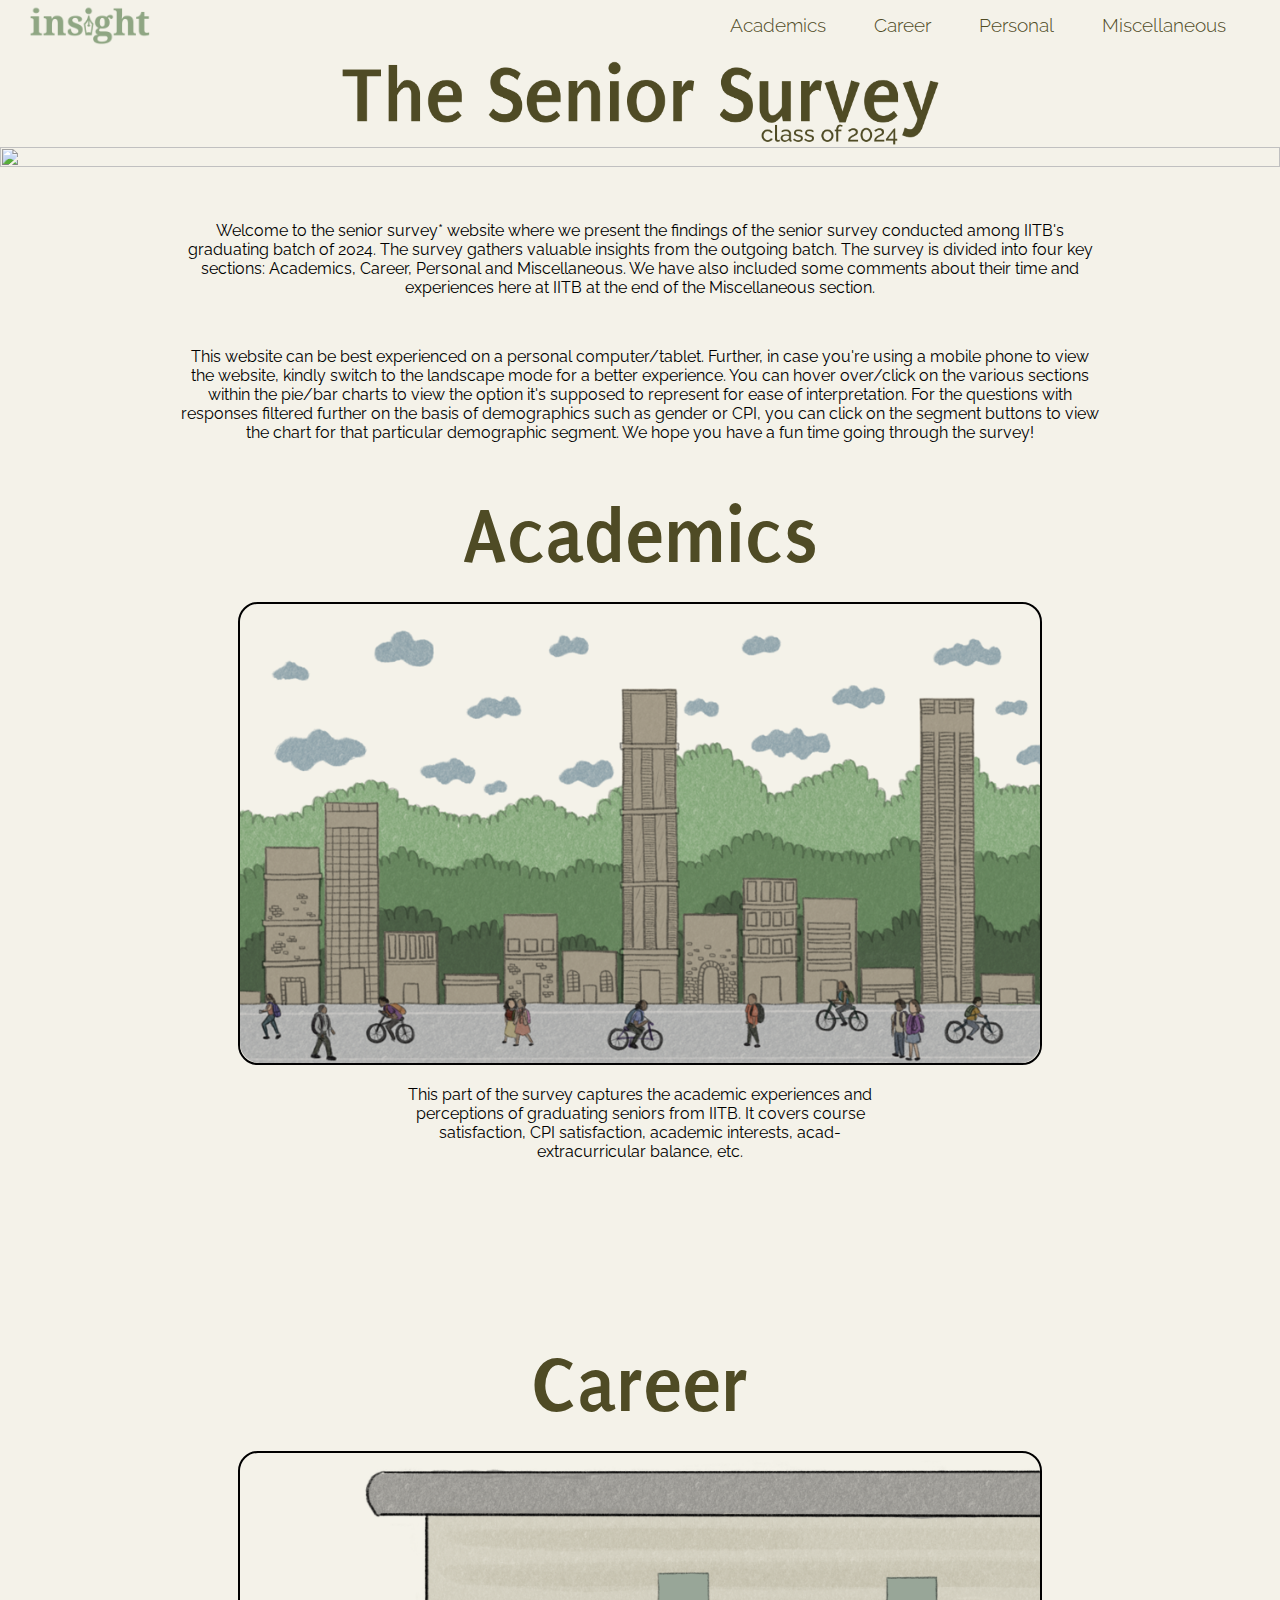
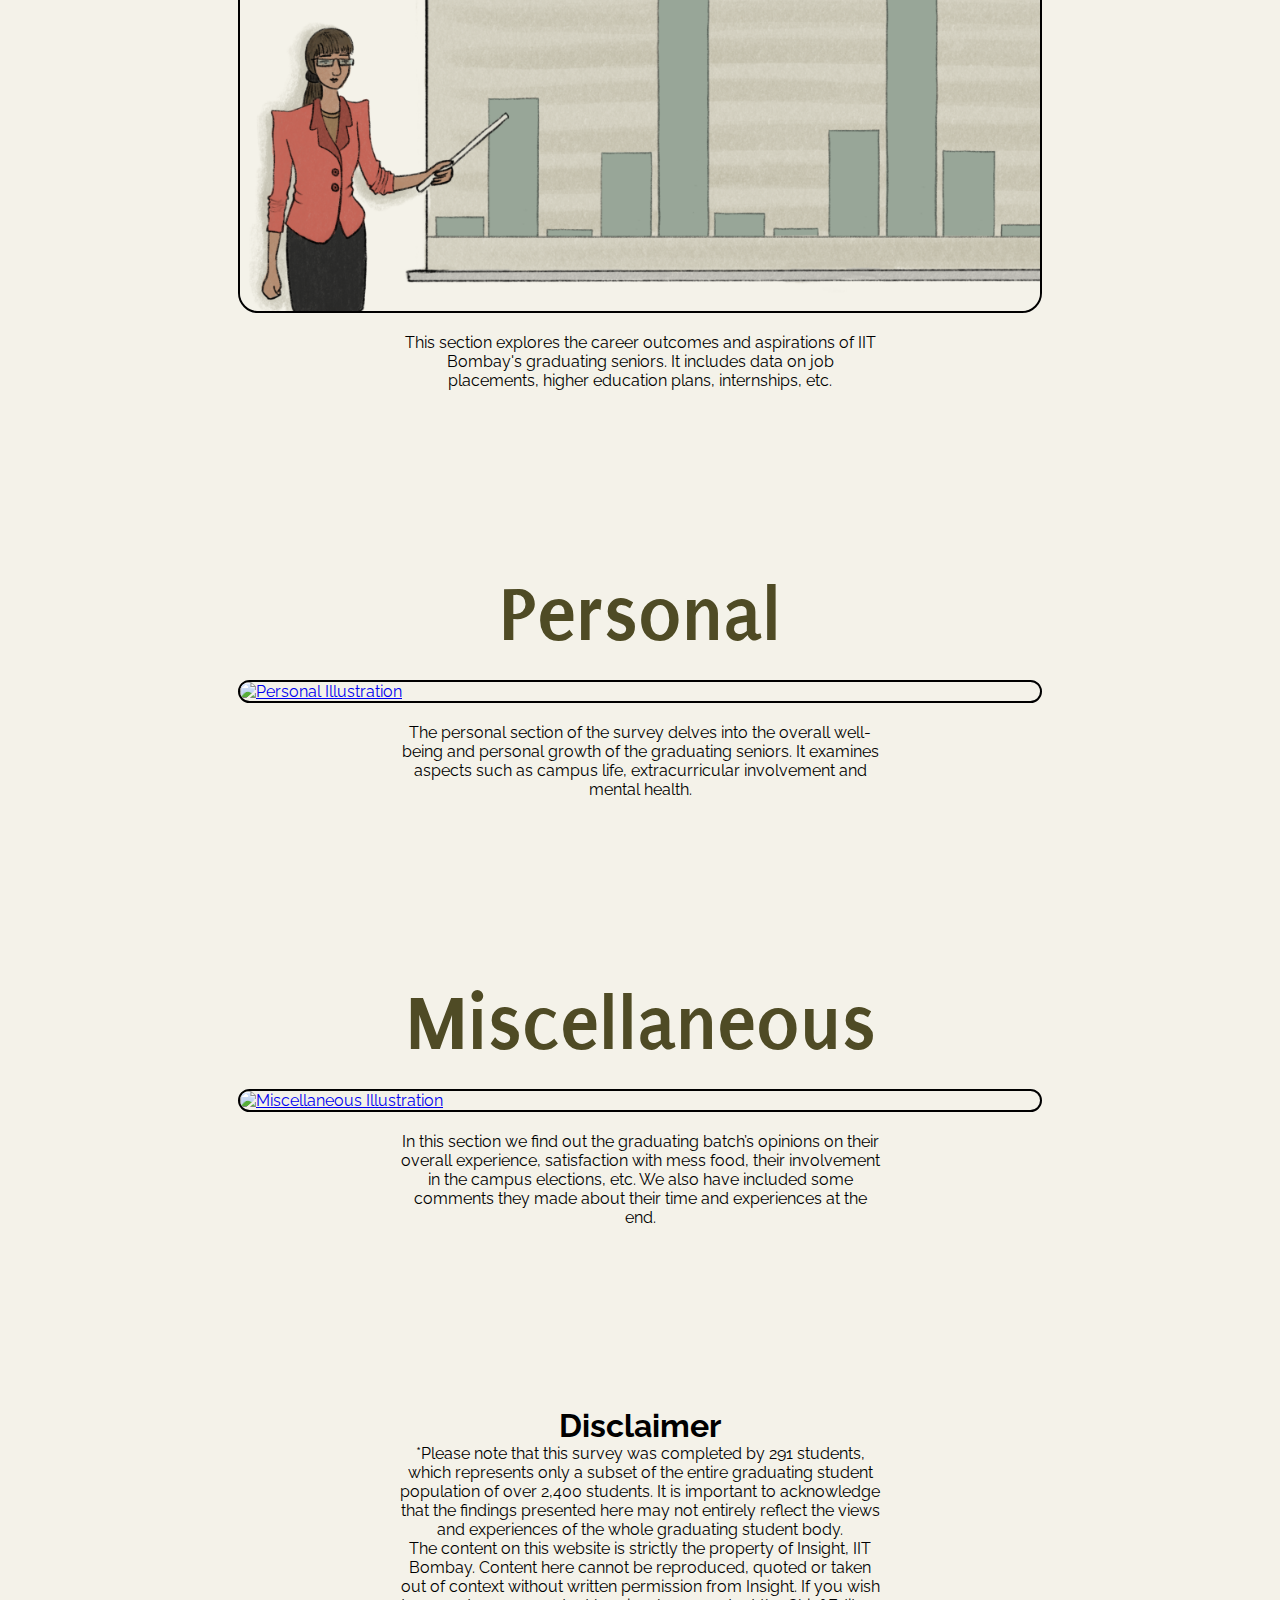
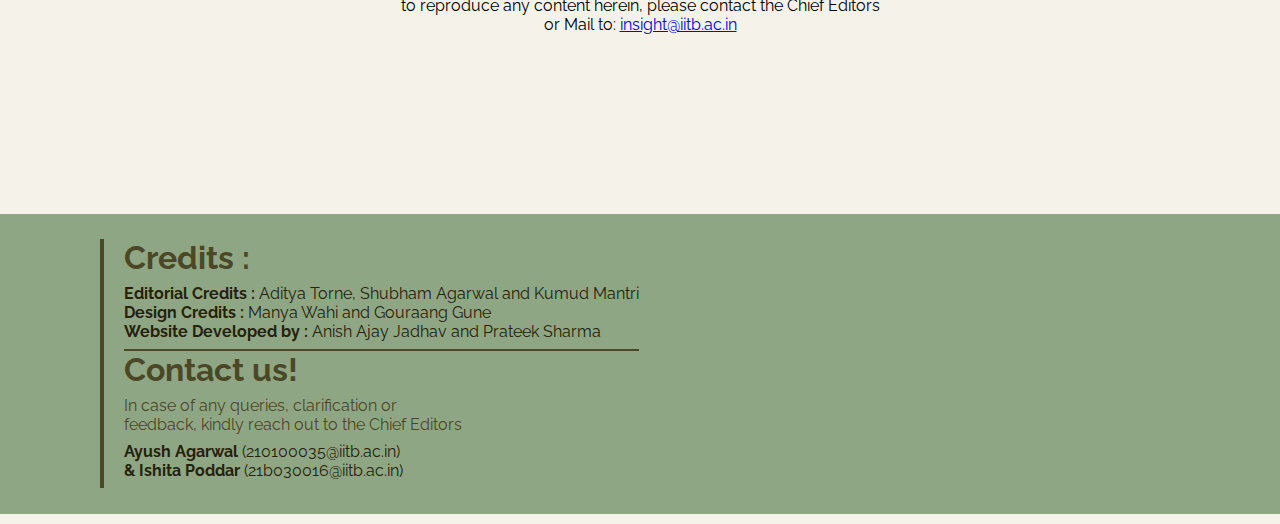
==== index.html @ 0532e394 "hello" ====
<!DOCTYPE html>
<html lang="en">
<head>
    <meta charset="UTF-8">
    <meta name="viewport" content="width=device-width, initial-scale=1.0">
    <meta name="description" content="Explore the comprehensive results of the Senior Survey 2024 conducted by the Insight Club of IIT Bombay. Gain insights into the opinions and experiences of the graduating class.">
    <meta name="keywords" content="Senior Survey 2024, IIT Bombay, Insight Club, Graduation Survey, Student Opinions, Student Experiences, IITB">
    <link rel="stylesheet" href="index.css">
    <title>Senior Survey 2024</title>
    <link rel="preconnect" href="https://fonts.googleapis.com">
    <link rel="preconnect" href="https://fonts.gstatic.com" crossorigin>
    <link href="https://fonts.googleapis.com/css2?family=Raleway:ital,wght@0,100..900;1,100..900&display=swap" rel="stylesheet">

    <link rel="preconnect" href="https://fonts.googleapis.com">
    <link rel="preconnect" href="https://fonts.gstatic.com" crossorigin>
    <link href="https://fonts.googleapis.com/css2?family=Puritan:ital,wght@0,400;0,700;1,400;1,700&display=swap" rel="stylesheet">

    <link rel="shortcut icon" href="images/favicon.png" type="image/x-icon">
</head>
<body>
    <nav class="navbar">
        <div class="navbar__container">
            <a href="https://insightiitb.org/" class="logo"><img src="images/logo.png" alt="" height="40px" width="120px"></a>
            <div class="navbar__toggle" id="mobile-menu">
                <span class="bar"></span>
                <span class="bar"></span>
                <span class="bar"></span>
            </div>
            <ul class="navbar__menu">
                <li class="navbar__items">
                    <a href="Academics.html" class="navbar__links">Academics</a>
                </li>
                <li class="navbar__items">
                    <a href="Career.html" class="navbar__links">Career</a>
                </li>
                <li class="navbar__items">
                    <a href="Personal.html" class="navbar__links">Personal</a>
                </li>
                <li class="navbar__items">
                    <a href="Miscellaneous.html" class="navbar__links">Miscellaneous</a>
                </li>
            </ul>
        </div>
    </nav>

    <!--Main section-->

    <div class="main">
        <div class="main__content">
            <img src="images/ss.png" alt="" id="SeniorSurveyImage">
        </div>
        <img src="images/home.png" alt="" width="100%" height="100%">
    </div>

    <div class="para">
        <p>Welcome to the senior survey* website where we present the findings of the senior survey conducted among IITB's graduating batch of 2024. The survey gathers valuable insights from the outgoing batch. The survey is divided into four key sections: Academics, Career, Personal and Miscellaneous. We have also included some comments about their time and experiences here at IITB at the end of the Miscellaneous section.</p>    
    </div>

    <div class="para">
        <p>This website can be best experienced on a personal computer/tablet. 
            Further, in case you're using a mobile phone to view the website, kindly switch to the landscape mode for a better experience. 
            You can hover over/click on the various sections within the pie/bar charts to view the option it's supposed to represent for ease of interpretation. 
            For the questions with responses filtered further on the basis of demographics such as gender or CPI, 
            you can click on the segment buttons to view the chart for that particular demographic segment.
            We hope you have a fun time going through the survey!</p>    
    </div>

    <div class="sections">
        <h1>Academics</h1>
        <div class="wrapper">
            <a href="Academics.html">
                <div class="image">
                    <img src="images/acads.png" id="A" alt="Academics" width="800px">
                    <div class="content">
                        <p>Tap to know more!</p>
                    </div>
                </div>
            </a>
        </div>
        <p class="para1">This part of the survey captures the academic experiences and perceptions of graduating seniors from IITB. It covers course satisfaction, CPI satisfaction, academic interests, acad-extracurricular balance, etc.</p>
        <h1>Career</h1>
        <div class="wrapper">
            <a href="Career.html">
                <div class="image">
                    <img src="images/careerIllustration.png" alt="Career Illustration" width="800px">
                    <div class="content">
                        <p>Tap to know more!</p>
                    </div>
                </div>
            </a>
        </div>
        <p class="para1">This section explores the career outcomes and aspirations of IIT Bombay's graduating seniors. It includes data on job placements, higher education plans, internships, etc.
        </p>
        <h1>Personal</h1>
        <div class="wrapper">
            <a href="Personal.html">
                <div class="image">
                    <img src="images/perosnalIllustration.png" alt="Personal Illustration" width="800px">
                    <div class="content">
                        <p>Tap to know more!</p>
                    </div>
                </div>
            </a>
        </div>
        <p class="para1"> The personal section of the survey delves into the overall well-being and personal growth of the graduating seniors. It examines aspects such as campus life, extracurricular involvement and mental health.</p>
        <h1>Miscellaneous</h1>
        <div class="wrapper">
            <a href="Miscellaneous.html">
                <div class="image">
                    <img src="images/MiscellaneousIllustration.png" alt="Miscellaneous Illustration" width="800px">
                    <div class="content">
                        <p>Tap to know more!</p>
                    </div>
                </div>
            </a>
        </div>
        
        <p class="para1">In this section we find out the graduating batch’s opinions on their overall experience, satisfaction with mess food, their involvement in the campus elections, etc. We also have included some comments they made about their time and experiences at the end. 
            </p>
    </div>


<div class="para1 disclaimer">
    <h1>Disclaimer</h1>
    <p>*Please note that this survey was completed by 291 students, which represents only a subset of the entire graduating student population of over 2,400 students. It is important to acknowledge that the findings presented here may not entirely reflect the views and experiences of the whole graduating student body.
    <br>
        <em>The content on this website is strictly the property of Insight, IIT Bombay. Content here cannot be reproduced, quoted or taken out of context without written permission from Insight. If you wish to reproduce any content herein, please contact the Chief Editors or</em>
         <em> Mail to: <a href="mailto:insight@iitb.ac.in">insight@iitb.ac.in</a></em>
    </p>
</div>

    <!--Contact Us-->
    <div class="footer">
        <div class="footer-content">
            <h1 style="color: #4B4827;">Credits :</h1>
            <p style="color: #25220A;">
                <strong>Editorial Credits : </strong> Aditya Torne, Shubham Agarwal and Kumud Mantri<br>
                <strong>Design Credits :</strong> Manya Wahi and Gouraang Gune<br>
                <strong>Website Developed by :</strong> Anish Ajay Jadhav and Prateek Sharma<br>
            </p>


            <hr color="#4B4827">
            <h1 style="color: #4B4827;">Contact us!</h1>
            <p style="color: #4B4827;">In case of any queries, clarification or <br>feedback, kindly reach out to the Chief Editors</p>
            <p style="color: #25220A;">
                <strong>Ayush Agarwal</strong> (210100035@iitb.ac.in)<br>
                <strong>& Ishita Poddar</strong> (21b030016@iitb.ac.in)
            </p>
        </div>
    </div>
    

    <script src="index.js"></script>
</body>
</html>
---- index.css ----
*{
    box-sizing: border-box;
    margin: 0;
    padding: 0;
    font-family:Raleway, sans-serif; 
    font-optical-sizing: auto;
    font-style: normal;
}

@keyframes transitionIn{
    from{
        opacity: 0;
        transform: rotateX('-10deg');
    }
    to{
        opacity: 1;
        transform: rotateX('0');
    }
}
body{
    animation: transitionIn 0.75s;
    background-color:#F4F2E9;
}
.navbar{
    background: #F4F2E9;
    /* border-bottom: 2px solid #000000; */
    height: 50px;
    display: flex;
    justify-content: center;
    align-items: center;
    font-size: 1.2rem;
    position: sticky;
    top: 0;
    z-index: 999;
}

.navbar__container{
    
    display: flex;
    height: 80px;
    justify-content: space-between;
    z-index: 1;
    width: 100%;
    /* max-width: 1300px; */
    margin: 0 auto;
    padding: 10px 30px;
}
.logo{
    display: flex;
    align-items: center;
}
.navbar__menu{
    display: flex;
    align-items: center;
    text-align: center;
    list-style: none;
}
.navbar__items{
    
    height: 30px;
}
.navbar__links{
    font-family:Raleway, sans-serif; 
    font-optical-sizing: auto;
    font-weight:300;
    font-style: normal;
    display: flex;
    justify-content: center;
    align-items: center;
    text-decoration: none;
    color: #4F4B25;
    padding: 0 1.5rem;
    height: 100%;
    font-size: 1.2rem;
}
.navbar__menu li::after{
    content: '';
    width: 0%;
    height: 5px;
    background: #4F4B25;
    display: block;
    margin: auto;
    transition: 0.5s;
}
.navbar__menu li:hover::after{
    width: 80%;
}
.logo{
    transition: transform .2s;
}
.logo:hover{
    transform:scale(1.2);
}

.horizontal-line {
    height: 1px;
    background-color: #333;
    width: 100%;
    margin: 0 auto;
}

.main__content{
    display: flex;    
    align-items: center;
    justify-content: center;
    font-size: 1.1rem;
    color: #648558;
}

.para{
    margin: 50px 180px;
    /* padding: 100px; */
    text-align: center;
}

.wrapper{
    margin: 20px 0px;
    display: flex;
    box-sizing: border-box;
    justify-content: center;
    align-items: center;
}

.image{
    border-radius: 20px;
    border: black solid 2px;
    /* width: 500px; */
    position: relative;
    img{
        border-radius: 20px;
        width: 800px;
        display: block;
        margin: auto;
    }
}

.content{
    border-radius: 16px;
    p{
        font-size: 50px;
    }
    color: #D0CBA1 ;
    width: 100%;
    height: 100%;
    top: 0;
    right: 0;
    position: absolute;
    background: rgba(0,0,0,0.6);
    display: flex;
    flex-direction: column;
    align-items: center;
    justify-content: center;
    opacity: 0;
    transition: 0.5s;
}
.image:hover{
    .content{
        opacity: 1;
    }
}

.content > *{
    transform: translateY(25px);
    transition: transform 0.6s;
}

.content:hover > *{
    transform: translateY(0px);
}

.para1{
    margin: 0px 400px 180px;
    /* padding: 0px 150px; */
    text-align: center;
}
.disclaimer{
    margin-top: 50px;
}
#SeniorSurveyImage{
    width: 600px;
}
.sections{
    h1{
        text-align: center;
        color: #4F4B25;
        font-size: 80px;
        font-family: "Puritan", sans-serif;
        font-weight: 700;
        font-style: normal;
    }
    align-items: center;
}

/* .Disclaimer{
    width: 40%;
    border: 2px black solid;
    padding: 30px 15px;
    margin: 0 auto;
    margin-bottom: 50px;
} */


.footer{
    display: flex;
    align-items: center;
    padding: 0 100px;
    margin-bottom: 10px;
    font-size: 1rem;
    /* padding: 60px 80px; */
    width: 100%;
    height: 300px;
    background-color: #8FA684;
}

.footer-content{
    padding: 0 20px;
    border-left: 4px solid #4B4827;
}
.footer-content p {
    margin: 8px 0;
}


@media screen and (max-width: 960px){
    .navbar__container{
        display: flex;
        justify-content: space-between;
        height: 80px;
        z-index: 1;
        width: 100%;
        max-width: 1300px;
        padding: 0;
    }
    .navbar__menu{
        display: grid;
        grid-template-columns: auto;
        margin: 0;
        width: 100%;
        position: absolute;
        top: -1000px;
        opacity: 0;
        background: #F4F2E9;
        transition: all 0.5s ease;
        height: 50vh;
        z-index: -1;
    }
    .navbar__menu.active{
        background: #F4F2E9;
        top: 100%;
        opacity: 1;
        transition: all 0.5s ease;
        z-index: 99;
        height: 60vh;
        font: 1.6rem;
    }
    .logo{
        padding-left: 25px;
    }
    .navbar__menu li::after{
        content: '';
        width: 0%;
        height: 5px;
        background: #4F4B25;
        display: block;
        margin: auto;
        transition: 0.5s;
    }
    .navbar__menu li:hover::after{
        width: 25%;
    }

    .navbar__toggle .bar{
        width: 25px;
        height: 3px;
        margin: 5px auto;
        transition: all 0.3s ease;
        background: #4F4B25;
    }
    .navbar__items{
        width: 100%;
    }
    .navbar__links{
        text-align: center;
        padding: 2px;
        width: 100%;
        display: table;
    }
    #mobile-menu{
        position: absolute;
        top: 20%;
        right: 5%;
        transform: translate(5%,20%);
    }
    .navbar__toggle .bar{
        display: block;
        cursor: pointer;
    }

    #mobile-menu.is-active .bar:nth-child(2){
        opacity: 0;
    }

    #mobile-menu.is-active .bar:nth-child(1){
        transform: translateY(8px) rotate(45deg);
    }

    #mobile-menu.is-active .bar:nth-child(3){
        transform: translateY(-8px) rotate(-45deg);
    }

    #SeniorSurveyImage{
        width: 200px;
    }

    .para{
        margin: 20px 50px;
        /* padding: 100px; */
        text-align: center;
    }
    
    .para1{
        margin: 0px 50px 90px;
        text-align: center;
    }
    .sections{
        h1{
            text-align: center;
            font-size: 40px;
            font-family: "Puritan", sans-serif;
            font-weight: 700;
            font-style: normal;
        }
    }

    .wrapper{
        width: 60%;
        margin: 10px auto;
        display: flex;
        box-sizing: border-box;
        justify-content: center;
        align-items: center;
    }

    .image{
        border-radius: 20px;
        border: black solid 2px;
        /* width: 500px; */
        position: relative;
        img{
            border-radius: 20px;
            width: 300px;
            display: block;
            margin: auto;
        }
    }
    
    .content{
        border-radius: 16px;
        p{
            font-size: 20px;
        }
        color: #D0CBA1 ;
        width: 100%;
        height: 100%;
        top: 0;
        right: 0;
        position: absolute;
        background: rgba(0,0,0,0.6);
        display: flex;
        flex-direction: column;
        align-items: center;
        justify-content: center;
        opacity: 0;
        transition: 0.5s;
    }
    .image:hover{
        .content{
            opacity: 1;
        }
    }
    
    .content > *{
        transform: translateY(25px);
        transition: transform 0.6s;
    }
    
    .content:hover > *{
        transform: translateY(0px);
    }

    .footer{
        display: flex;
        align-items: center;
        padding: 0 30px;
        font-size: 0.8rem;
        /* padding: 60px 80px; */
        width: 100%;
        height: 250px;
        background-color: #8FA684;
    }

    .footer-content{
        padding: 0 10px;
        border-left: 2px solid #4B4827;
    }
    .footer-content p {
        margin: 8px 0;
    }
    
}
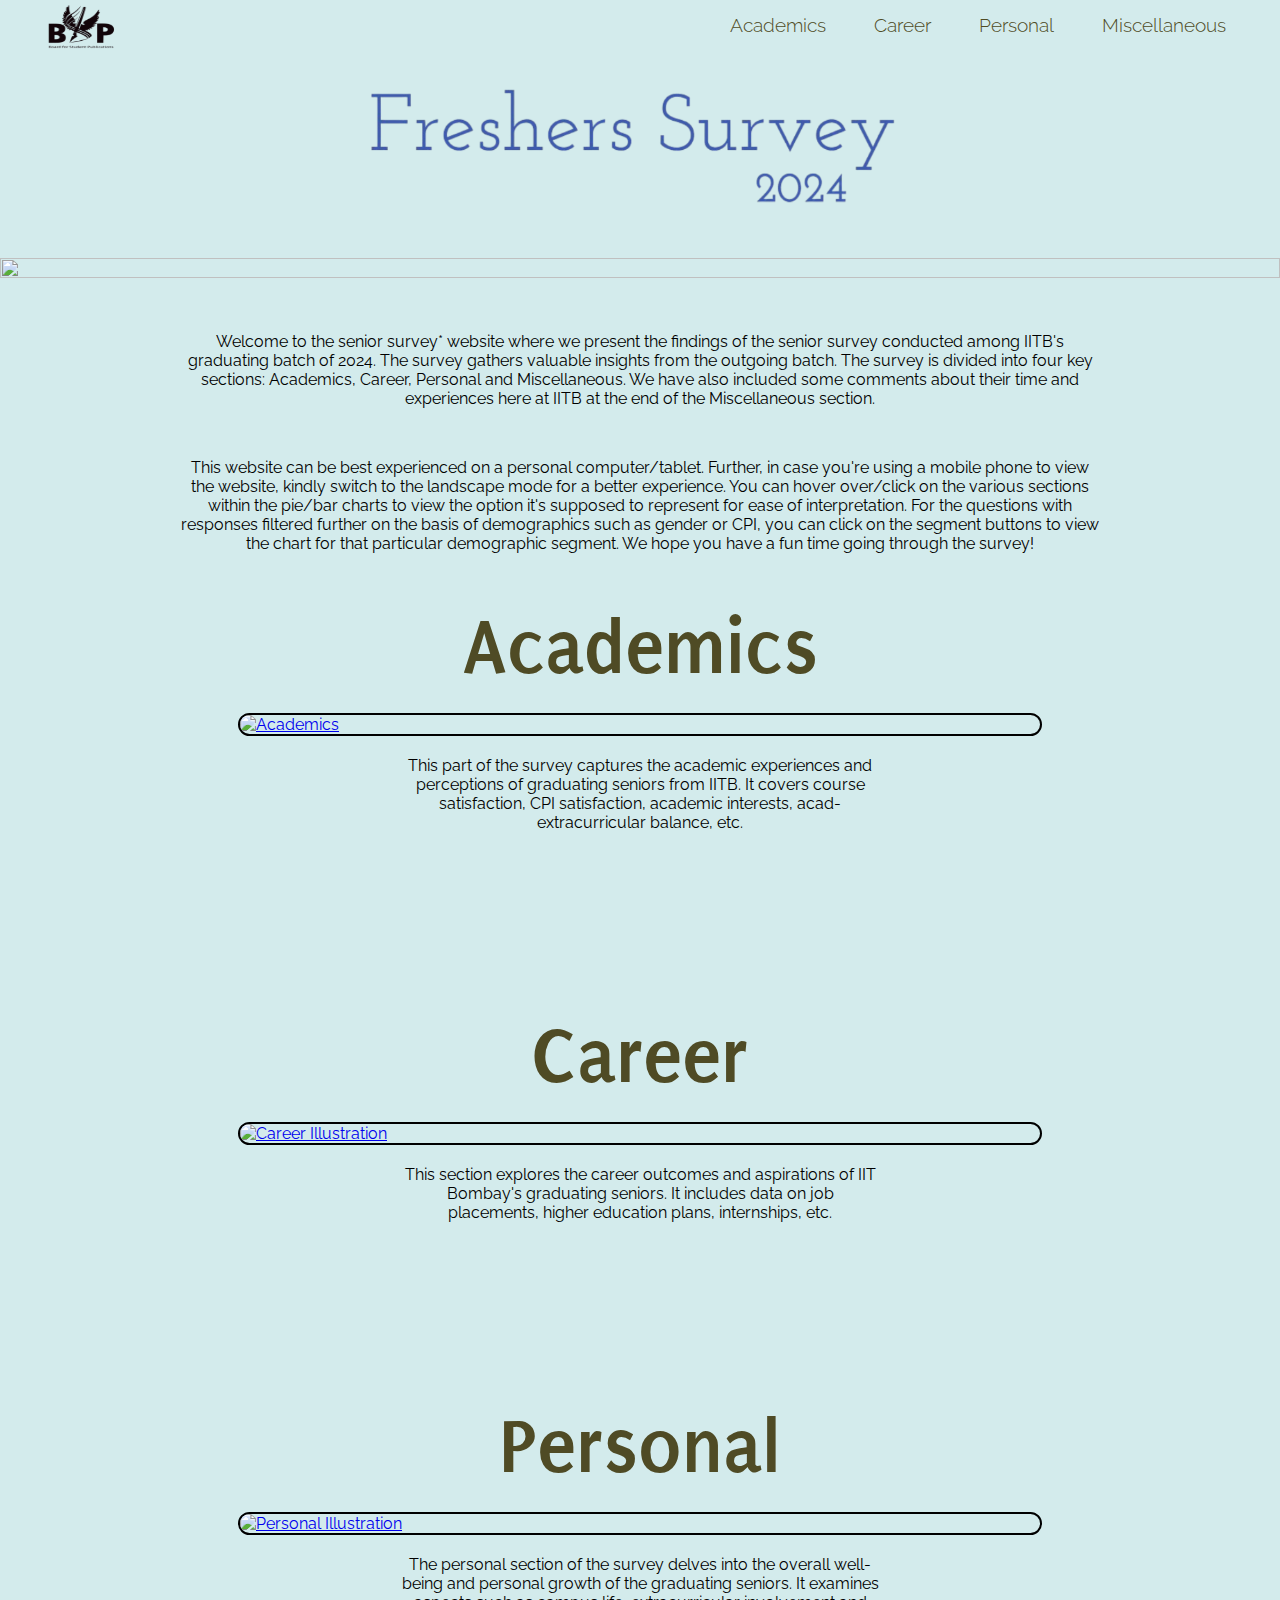
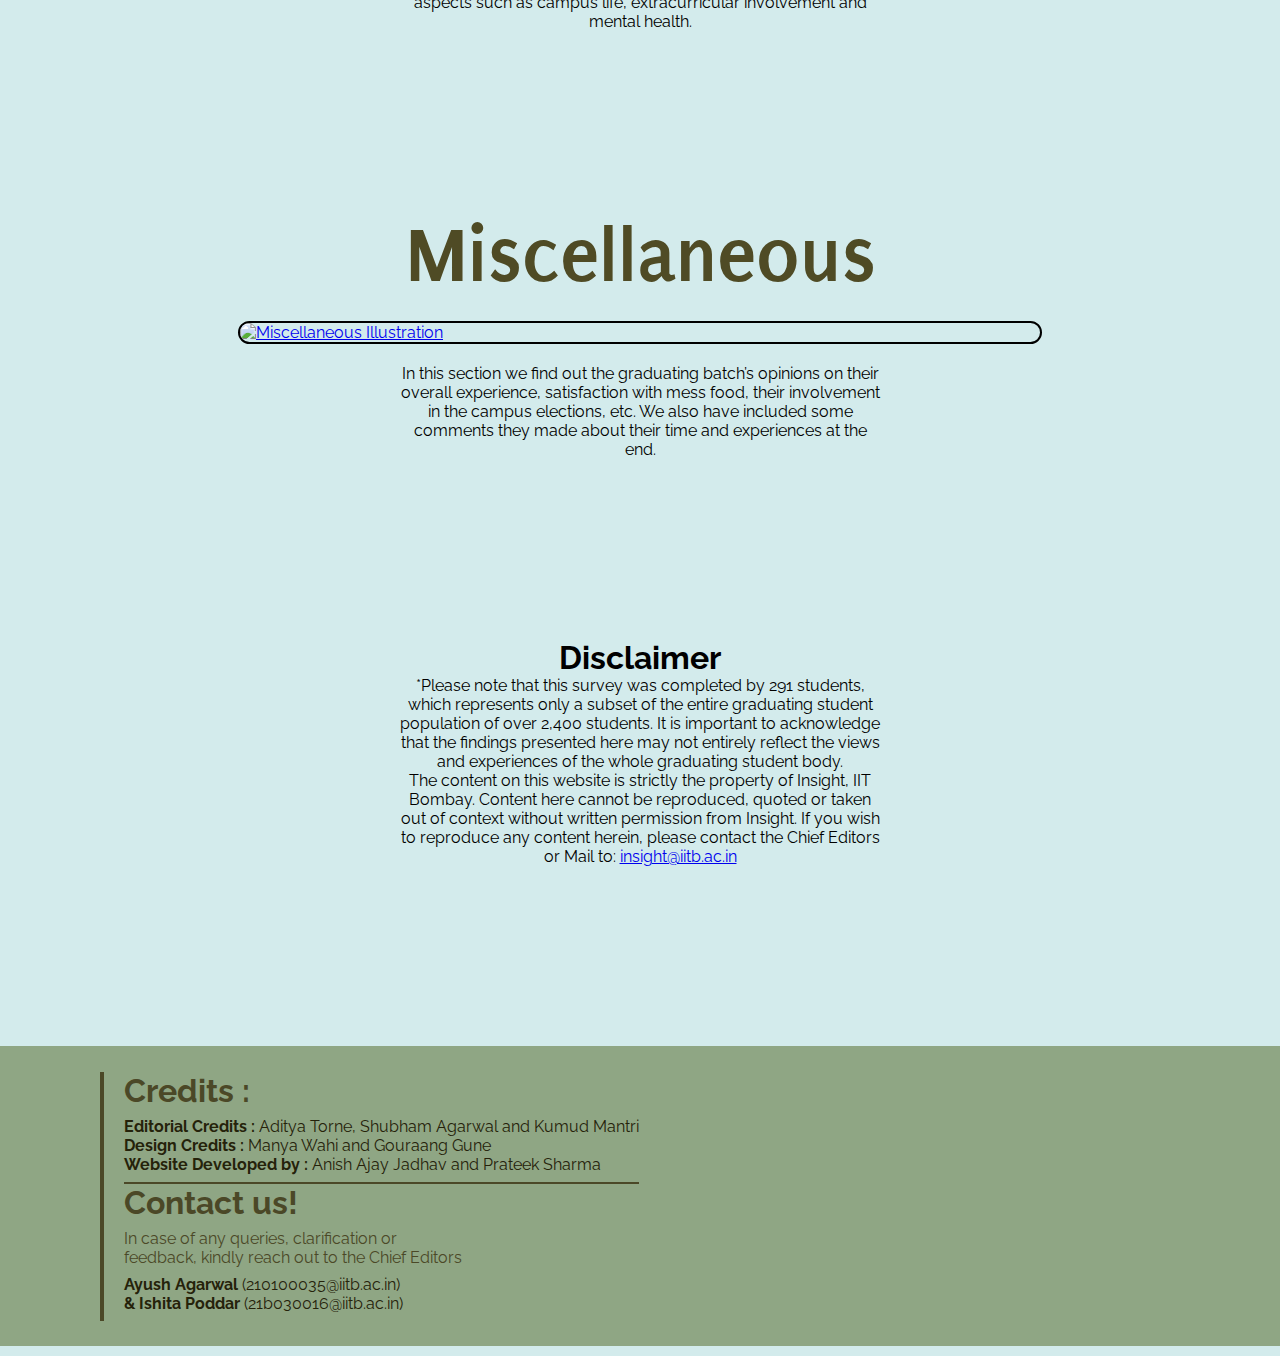
==== commit 024b8e92: "ok Merge remote-tracking branch 'refs/remotes/origin/main'" ====
--- a/index.html
+++ b/index.html
@@ -1,6 +1,7 @@
 <!DOCTYPE html>
 <html lang="en">
 <head>
+    
     <meta charset="UTF-8">
     <meta name="viewport" content="width=device-width, initial-scale=1.0">
     <meta name="description" content="Explore the comprehensive results of the Senior Survey 2024 conducted by the Insight Club of IIT Bombay. Gain insights into the opinions and experiences of the graduating class.">
@@ -20,7 +21,7 @@
 <body>
     <nav class="navbar">
         <div class="navbar__container">
-            <a href="https://insightiitb.org/" class="logo"><img src="images/logo.png" alt="" height="40px" width="120px"></a>
+            <a href="https://insightiitb.org/" class="logo"><img src="trial/BSP logo.png" alt="" height="60px" width="100px"></a>
             <div class="navbar__toggle" id="mobile-menu">
                 <span class="bar"></span>
                 <span class="bar"></span>
@@ -47,9 +48,9 @@
 
     <div class="main">
         <div class="main__content">
-            <img src="images/ss.png" alt="" id="SeniorSurveyImage">
+            <img src="trial/fs.png" alt="" id="SeniorSurveyImage">
         </div>
-        <img src="images/home.png" alt="" width="100%" height="100%">
+        <img src="trial/Royal_building.jpg" alt="" width="100%" height="100%">
     </div>
 
     <div class="para">
@@ -70,7 +71,7 @@
         <div class="wrapper">
             <a href="Academics.html">
                 <div class="image">
-                    <img src="images/acads.png" id="A" alt="Academics" width="800px">
+                    <img src="trial/Quirky_prof.jpg" id="A" alt="Academics" width="800px">
                     <div class="content">
                         <p>Tap to know more!</p>
                     </div>
@@ -82,7 +83,7 @@
         <div class="wrapper">
             <a href="Career.html">
                 <div class="image">
-                    <img src="images/careerIllustration.png" alt="Career Illustration" width="800px">
+                    <img src="trial/Too_many_options.jpg" alt="Career Illustration" width="800px">
                     <div class="content">
                         <p>Tap to know more!</p>
                     </div>
@@ -95,7 +96,7 @@
         <div class="wrapper">
             <a href="Personal.html">
                 <div class="image">
-                    <img src="images/perosnalIllustration.png" alt="Personal Illustration" width="800px">
+                    <img src="trial/Random_group.jpg" alt="Personal Illustration" width="800px">
                     <div class="content">
                         <p>Tap to know more!</p>
                     </div>
@@ -107,7 +108,7 @@
         <div class="wrapper">
             <a href="Miscellaneous.html">
                 <div class="image">
-                    <img src="images/MiscellaneousIllustration.png" alt="Miscellaneous Illustration" width="800px">
+                    <img src="trial/Grads_in_tabs.jpg" alt="Miscellaneous Illustration" width="800px">
                     <div class="content">
                         <p>Tap to know more!</p>
                     </div>
@@ -153,4 +154,4 @@
 
     <script src="index.js"></script>
 </body>
-</html>
+</html>--- a/index.css
+++ b/index.css
@@ -19,10 +19,10 @@
 }
 body{
     animation: transitionIn 0.75s;
-    background-color:#F4F2E9;
+    background-color:#D3EBEC;
 }
 .navbar{
-    background: #F4F2E9;
+    background: #D3EBEC;
     /* border-bottom: 2px solid #000000; */
     height: 50px;
     display: flex;
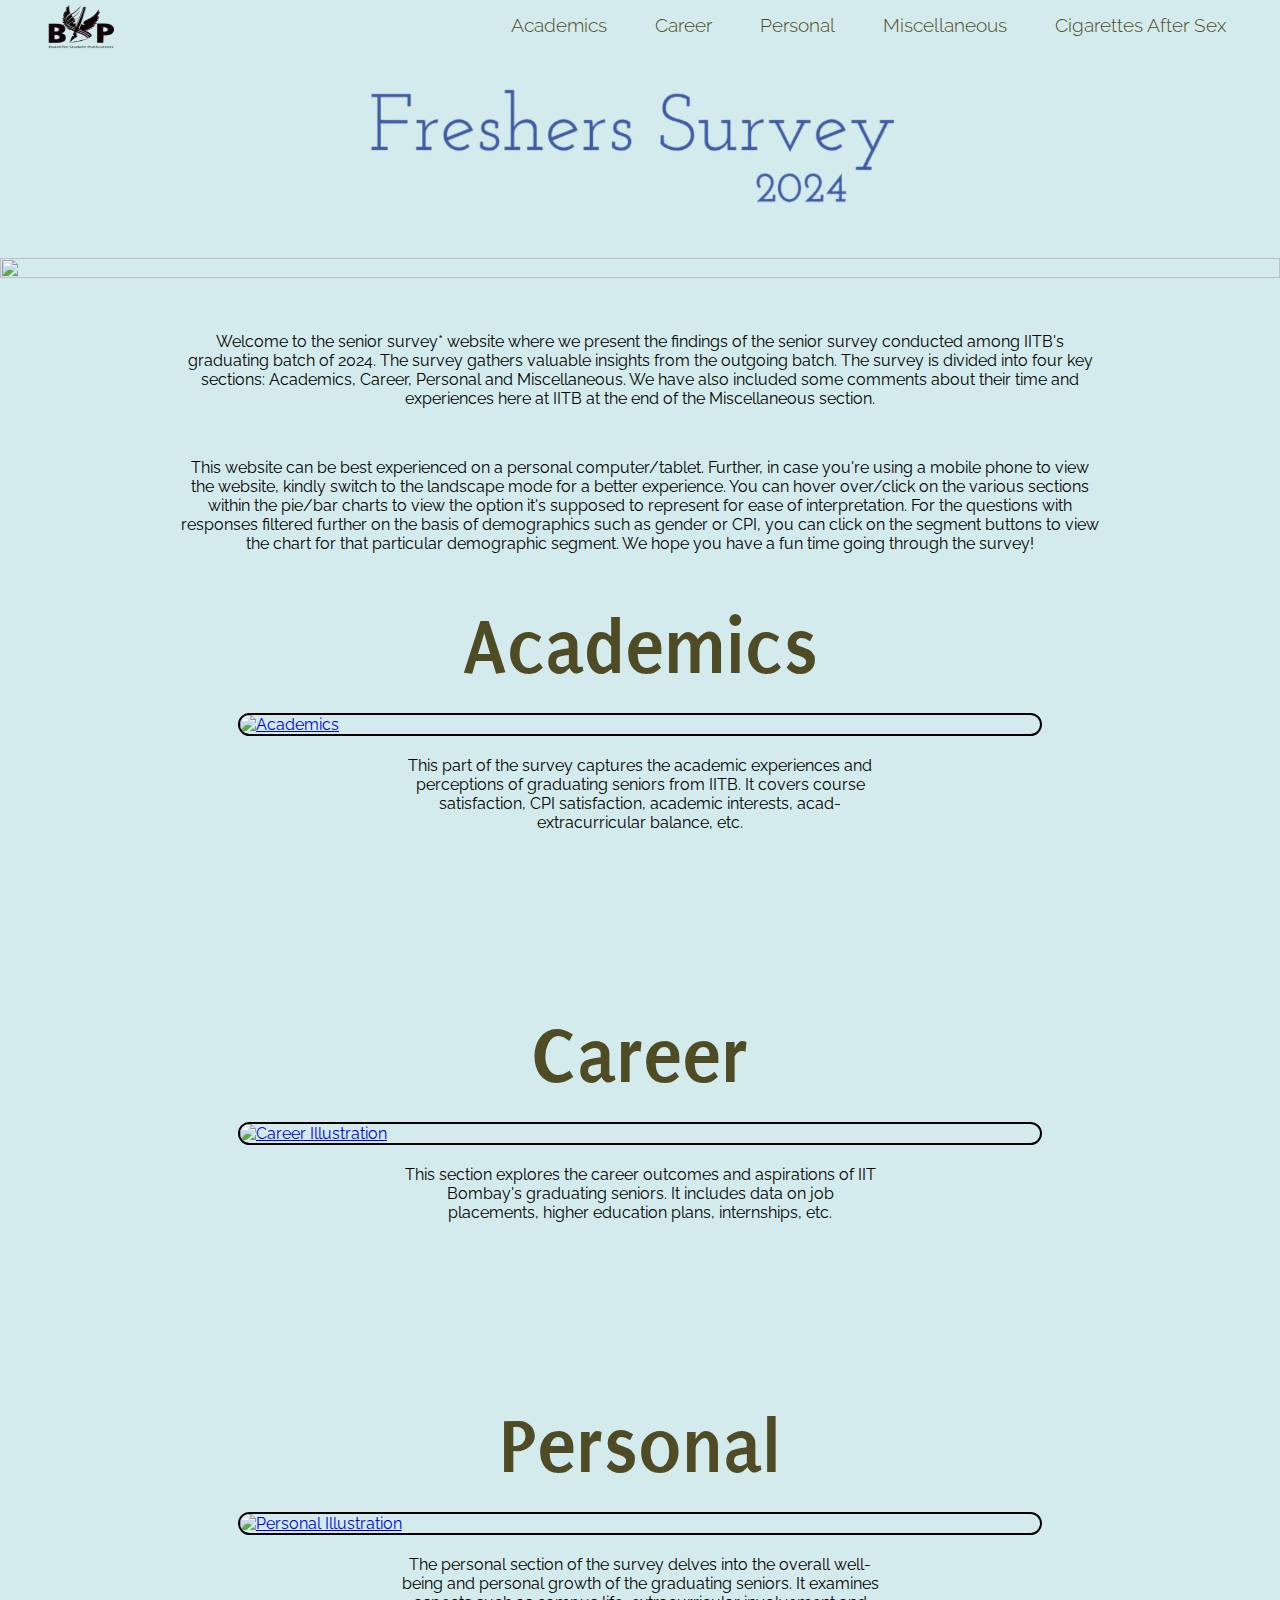
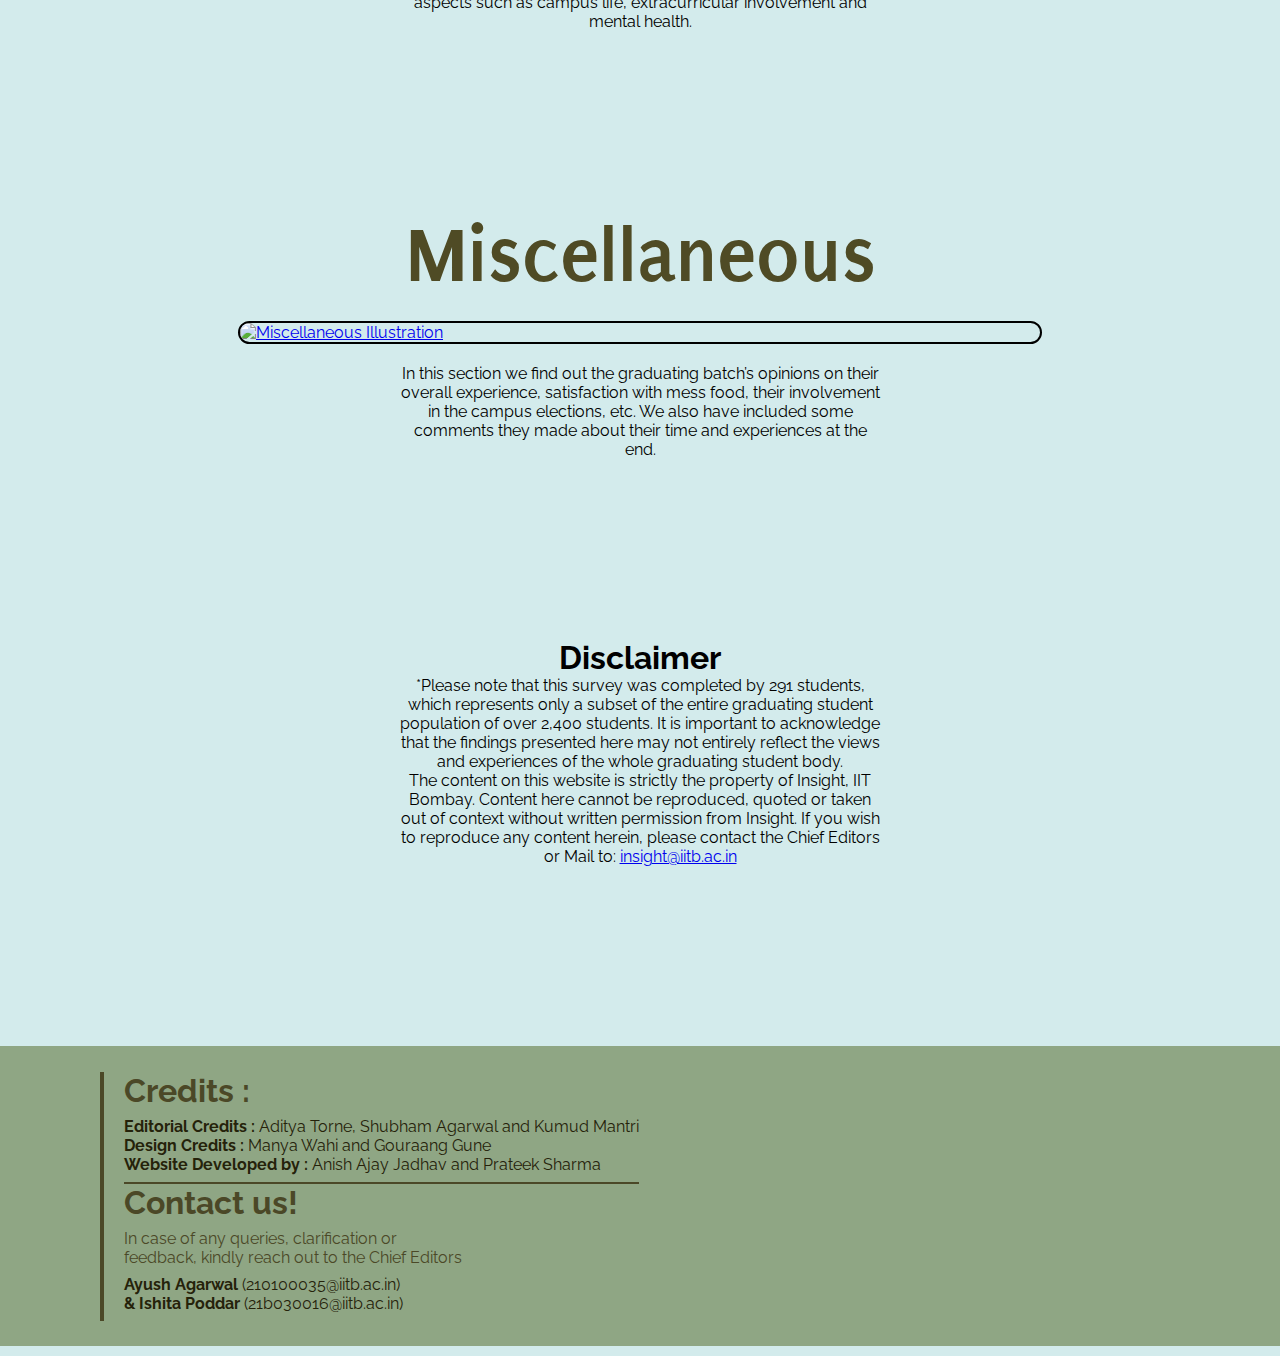
==== commit 5eb015da: "Merge remote-tracking branch 'refs/remotes/origin/main' ok" ====
--- a/index.html
+++ b/index.html
@@ -21,7 +21,7 @@
 <body>
     <nav class="navbar">
         <div class="navbar__container">
-            <a href="https://insightiitb.org/" class="logo"><img src="trial/BSP logo.png" alt="" height="60px" width="100px"></a>
+            <a href="https://www.bspiitd.com/" class="logo"><img src="trial/BSP logo.png" alt="" height="60px" width="100px"></a>
             <div class="navbar__toggle" id="mobile-menu">
                 <span class="bar"></span>
                 <span class="bar"></span>
@@ -40,6 +40,10 @@
                 <li class="navbar__items">
                     <a href="Miscellaneous.html" class="navbar__links">Miscellaneous</a>
                 </li>
+                <li class="navbar__items">
+                    <a href="cas.html" class="navbar__links">Cigarettes After Sex</a>
+                </li>
+                
             </ul>
         </div>
     </nav>
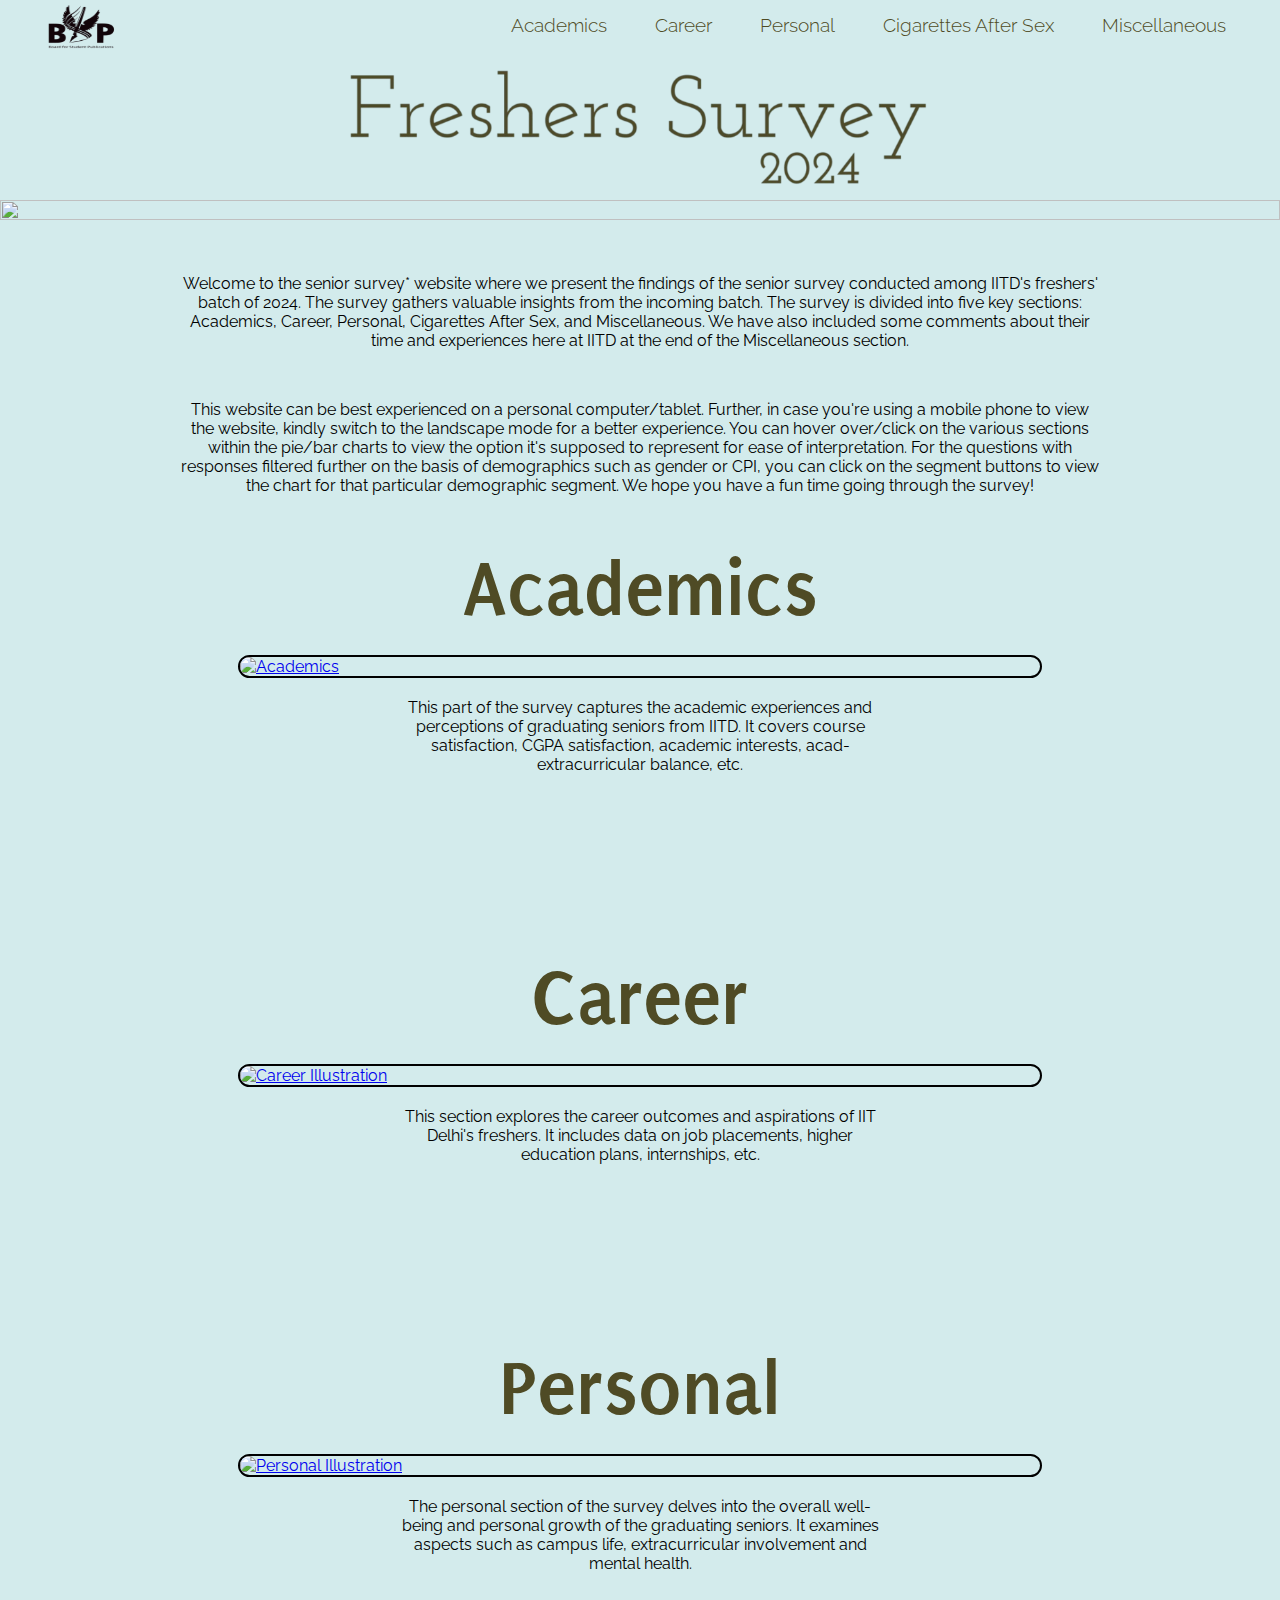
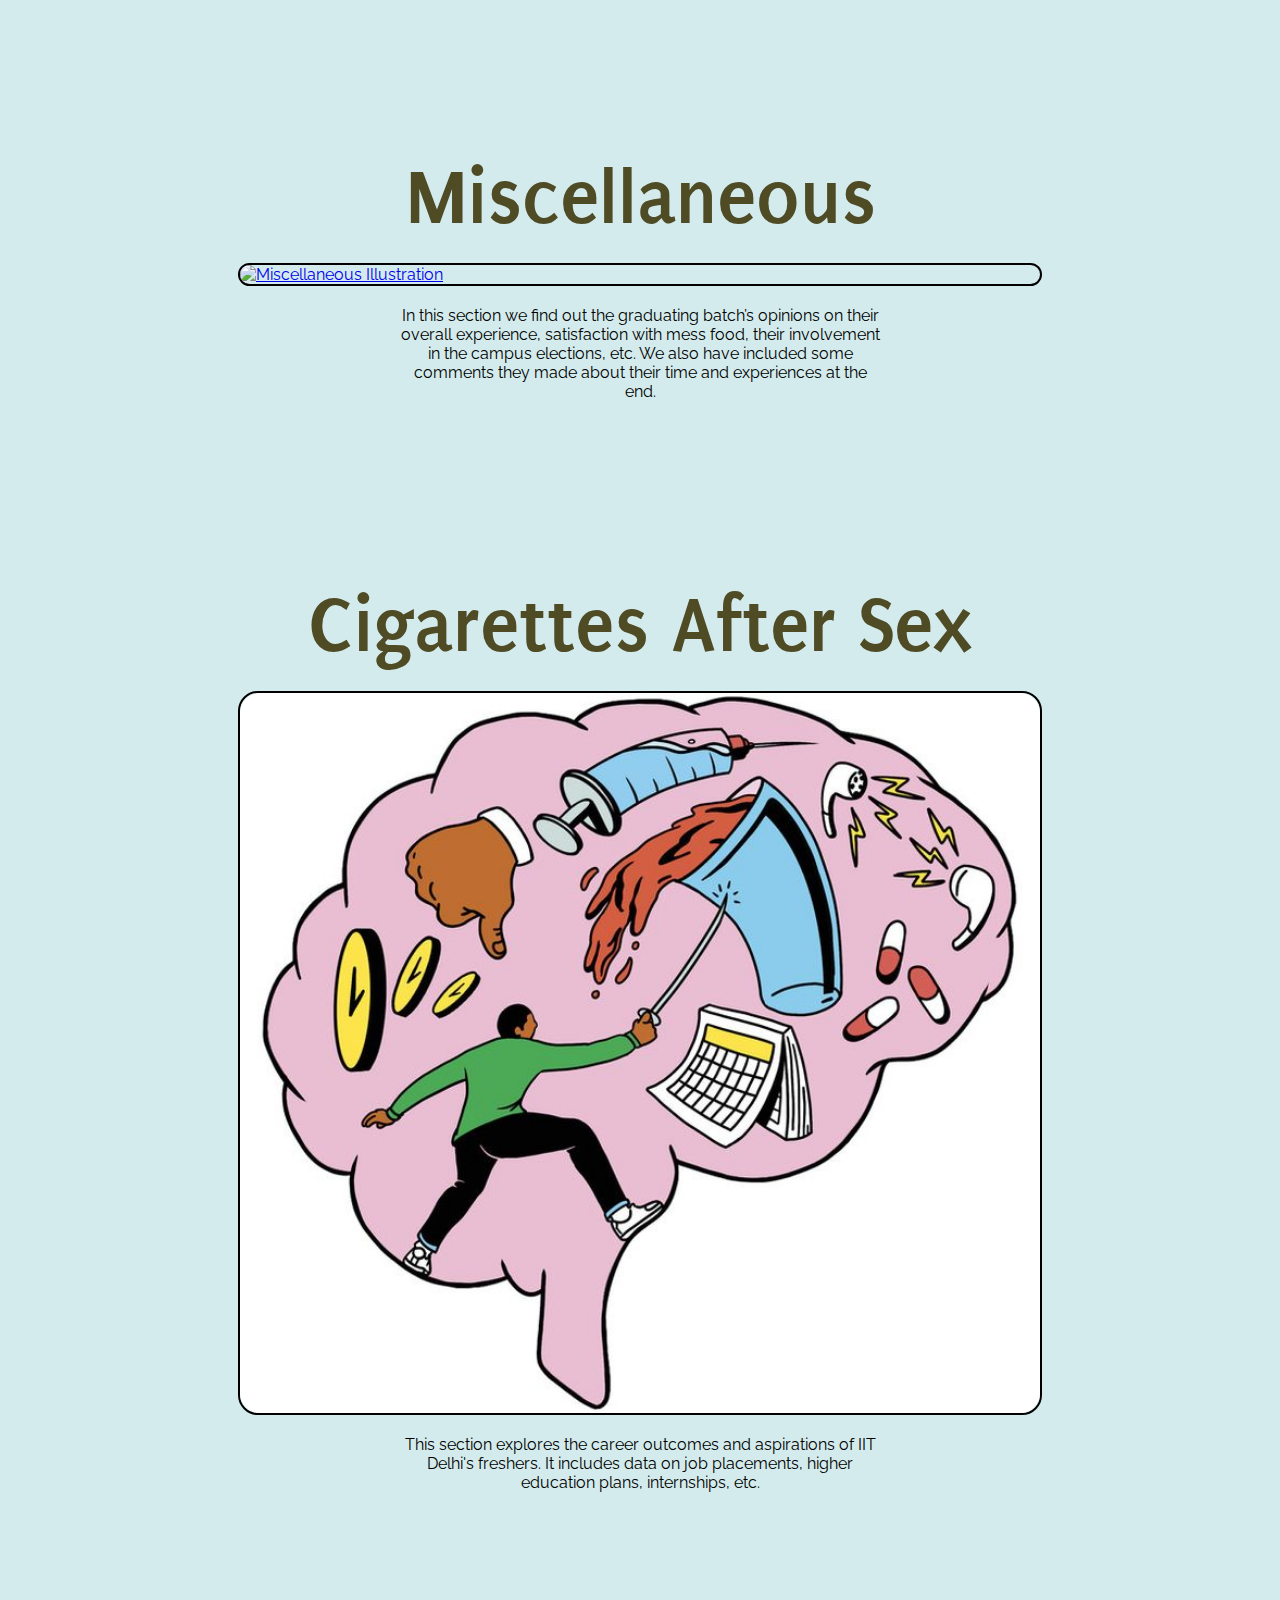
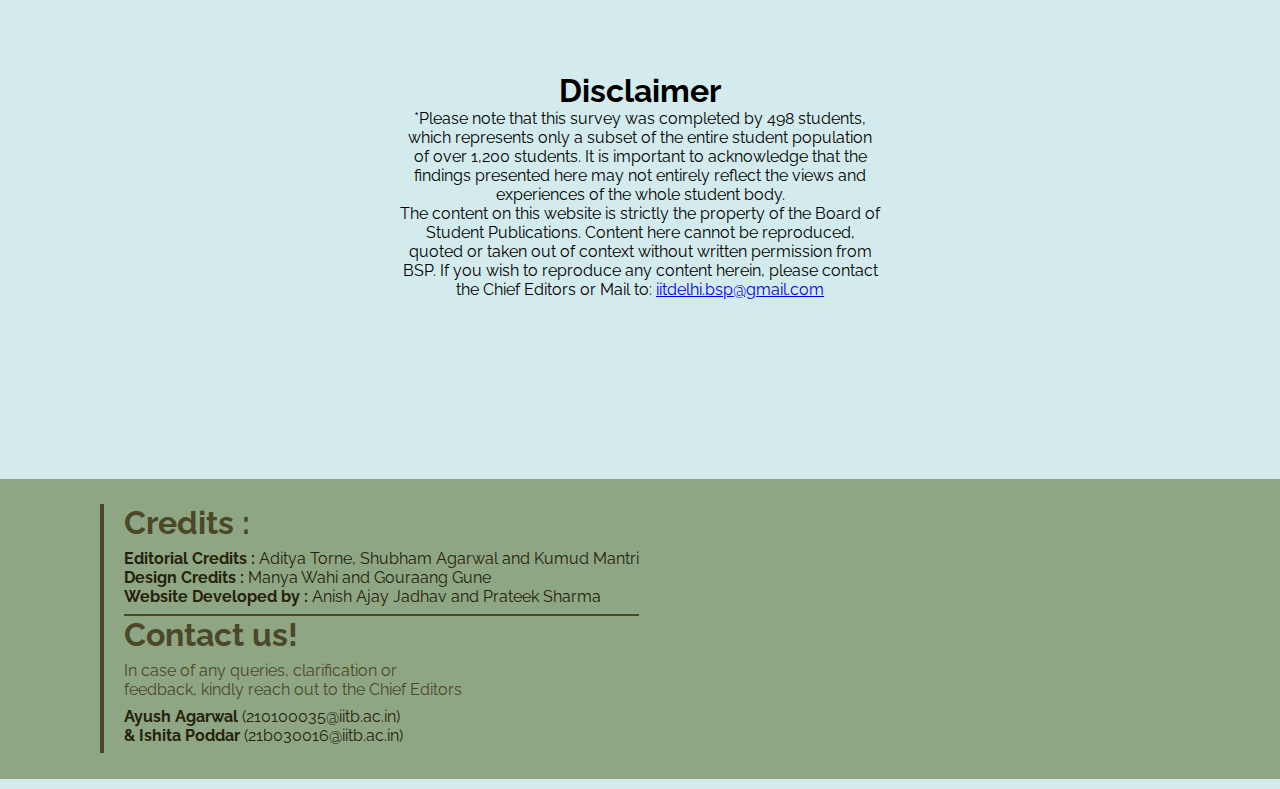
==== commit f9c81265: "remove B" ====
--- a/index.html
+++ b/index.html
@@ -38,10 +38,10 @@
                     <a href="Personal.html" class="navbar__links">Personal</a>
                 </li>
                 <li class="navbar__items">
-                    <a href="Miscellaneous.html" class="navbar__links">Miscellaneous</a>
+                    <a href="cas.html" class="navbar__links">Cigarettes After Sex</a>
                 </li>
                 <li class="navbar__items">
-                    <a href="cas.html" class="navbar__links">Cigarettes After Sex</a>
+                    <a href="Miscellaneous.html" class="navbar__links">Miscellaneous</a>
                 </li>
                 
             </ul>
@@ -58,7 +58,7 @@
     </div>
 
     <div class="para">
-        <p>Welcome to the senior survey* website where we present the findings of the senior survey conducted among IITB's graduating batch of 2024. The survey gathers valuable insights from the outgoing batch. The survey is divided into four key sections: Academics, Career, Personal and Miscellaneous. We have also included some comments about their time and experiences here at IITB at the end of the Miscellaneous section.</p>    
+        <p>Welcome to the senior survey* website where we present the findings of the senior survey conducted among IITD's freshers' batch of 2024. The survey gathers valuable insights from the incoming batch. The survey is divided into five key sections: Academics, Career, Personal, Cigarettes After Sex, and Miscellaneous. We have also included some comments about their time and experiences here at IITD at the end of the Miscellaneous section.</p>    
     </div>
 
     <div class="para">
@@ -66,7 +66,7 @@
             Further, in case you're using a mobile phone to view the website, kindly switch to the landscape mode for a better experience. 
             You can hover over/click on the various sections within the pie/bar charts to view the option it's supposed to represent for ease of interpretation. 
             For the questions with responses filtered further on the basis of demographics such as gender or CPI, 
-            you can click on the segment buttons to view the chart for that particular demographic segment.
+            you can click on the segment buttons to view the chart for that particular demographic segment.
             We hope you have a fun time going through the survey!</p>    
     </div>
 
@@ -82,7 +82,7 @@
                 </div>
             </a>
         </div>
-        <p class="para1">This part of the survey captures the academic experiences and perceptions of graduating seniors from IITB. It covers course satisfaction, CPI satisfaction, academic interests, acad-extracurricular balance, etc.</p>
+        <p class="para1">This part of the survey captures the academic experiences and perceptions of graduating seniors from IITD. It covers course satisfaction, CGPA satisfaction, academic interests, acad-extracurricular balance, etc.</p>
         <h1>Career</h1>
         <div class="wrapper">
             <a href="Career.html">
@@ -94,7 +94,7 @@
                 </div>
             </a>
         </div>
-        <p class="para1">This section explores the career outcomes and aspirations of IIT Bombay's graduating seniors. It includes data on job placements, higher education plans, internships, etc.
+        <p class="para1">This section explores the career outcomes and aspirations of IIT Delhi's freshers. It includes data on job placements, higher education plans, internships, etc.
         </p>
         <h1>Personal</h1>
         <div class="wrapper">
@@ -122,15 +122,28 @@
         
         <p class="para1">In this section we find out the graduating batch’s opinions on their overall experience, satisfaction with mess food, their involvement in the campus elections, etc. We also have included some comments they made about their time and experiences at the end. 
             </p>
+        <h1>Cigarettes After Sex</h1>
+        <div class="wrapper">
+            <a href="cas.html">
+                <div class="image">
+                    <img src="trial/CAS_vices.jpg" alt="Career Illustration" width="800px">
+                    <div class="content">
+                        <p>Tap to know more!</p>
+                    </div>
+                </div>
+            </a>
+        </div>
+        <p class="para1">This section explores the career outcomes and aspirations of IIT Delhi's freshers. It includes data on job placements, higher education plans, internships, etc.
+        </p>
     </div>
 
 
 <div class="para1 disclaimer">
     <h1>Disclaimer</h1>
-    <p>*Please note that this survey was completed by 291 students, which represents only a subset of the entire graduating student population of over 2,400 students. It is important to acknowledge that the findings presented here may not entirely reflect the views and experiences of the whole graduating student body.
+    <p>*Please note that this survey was completed by 498 students, which represents only a subset of the entire student population of over 1,200 students. It is important to acknowledge that the findings presented here may not entirely reflect the views and experiences of the whole student body.
     <br>
-        <em>The content on this website is strictly the property of Insight, IIT Bombay. Content here cannot be reproduced, quoted or taken out of context without written permission from Insight. If you wish to reproduce any content herein, please contact the Chief Editors or</em>
-         <em> Mail to: <a href="mailto:insight@iitb.ac.in">insight@iitb.ac.in</a></em>
+        <em>The content on this website is strictly the property of the Board of Student Publications. Content here cannot be reproduced, quoted or taken out of context without written permission from BSP. If you wish to reproduce any content herein, please contact the Chief Editors or</em>
+         <em> Mail to: <a href="mailto:iitdelhi.bsp@gmail.com">iitdelhi.bsp@gmail.com</a></em>
     </p>
 </div>
 
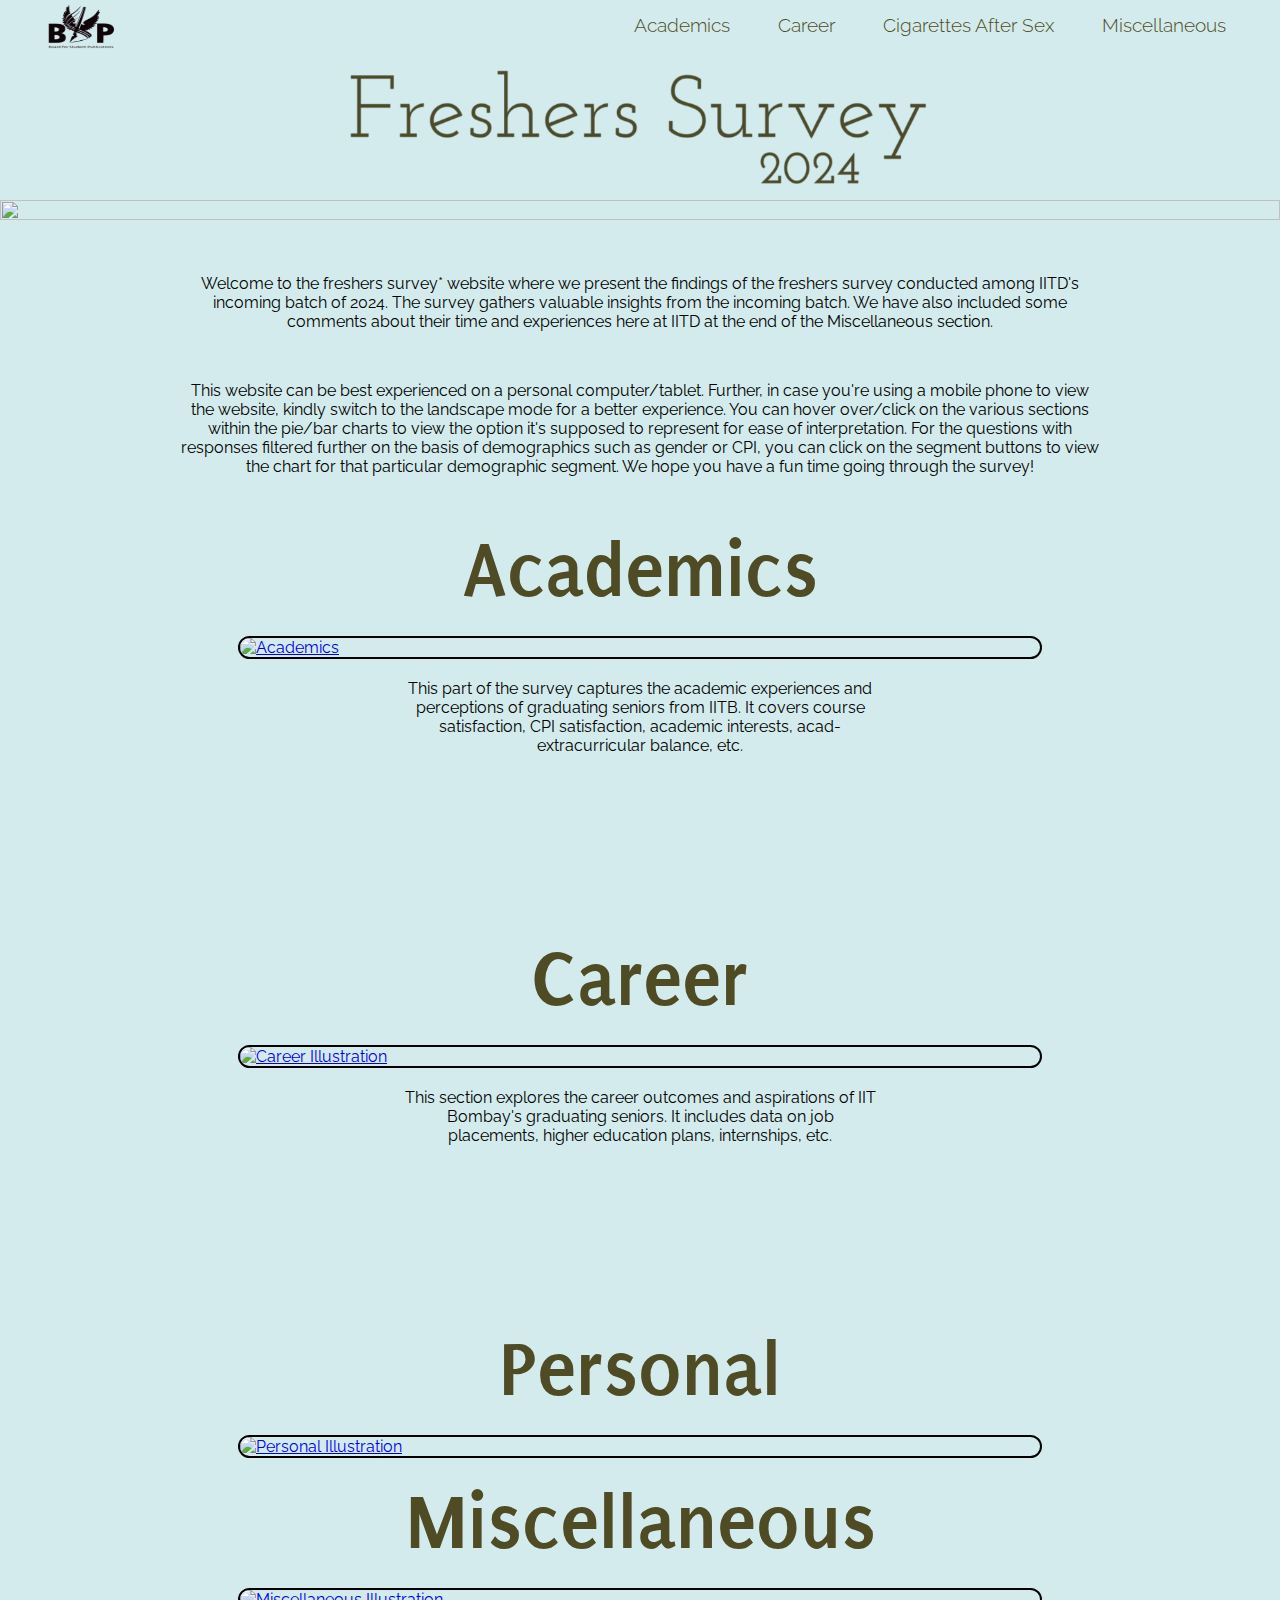
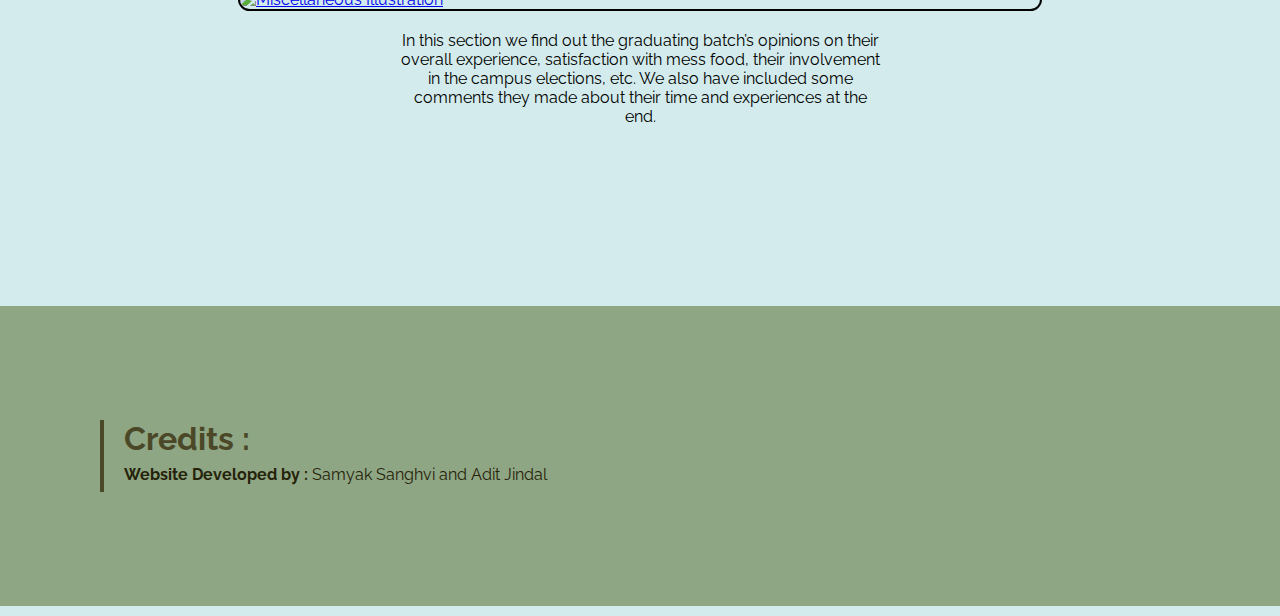
==== commit b762bc10: "Merge remote-tracking branch 'refs/remotes/origin/main'" ====
--- a/index.html
+++ b/index.html
@@ -7,7 +7,7 @@
     <meta name="description" content="Explore the comprehensive results of the Senior Survey 2024 conducted by the Insight Club of IIT Bombay. Gain insights into the opinions and experiences of the graduating class.">
     <meta name="keywords" content="Senior Survey 2024, IIT Bombay, Insight Club, Graduation Survey, Student Opinions, Student Experiences, IITB">
     <link rel="stylesheet" href="index.css">
-    <title>Senior Survey 2024</title>
+    <title>Freshers Survey 2024</title>
     <link rel="preconnect" href="https://fonts.googleapis.com">
     <link rel="preconnect" href="https://fonts.gstatic.com" crossorigin>
     <link href="https://fonts.googleapis.com/css2?family=Raleway:ital,wght@0,100..900;1,100..900&display=swap" rel="stylesheet">
@@ -34,9 +34,9 @@
                 <li class="navbar__items">
                     <a href="Career.html" class="navbar__links">Career</a>
                 </li>
-                <li class="navbar__items">
+                <!-- <li class="navbar__items">
                     <a href="Personal.html" class="navbar__links">Personal</a>
-                </li>
+                </li> -->
                 <li class="navbar__items">
                     <a href="cas.html" class="navbar__links">Cigarettes After Sex</a>
                 </li>
@@ -58,7 +58,7 @@
     </div>
 
     <div class="para">
-        <p>Welcome to the senior survey* website where we present the findings of the senior survey conducted among IITD's freshers' batch of 2024. The survey gathers valuable insights from the incoming batch. The survey is divided into five key sections: Academics, Career, Personal, Cigarettes After Sex, and Miscellaneous. We have also included some comments about their time and experiences here at IITD at the end of the Miscellaneous section.</p>    
+        <p>Welcome to the freshers survey* website where we present the findings of the freshers survey conducted among IITD's incoming batch of 2024. The survey gathers valuable insights from the incoming batch. We have also included some comments about their time and experiences here at IITD at the end of the Miscellaneous section.</p>    
     </div>
 
     <div class="para">
@@ -82,7 +82,7 @@
                 </div>
             </a>
         </div>
-        <p class="para1">This part of the survey captures the academic experiences and perceptions of graduating seniors from IITD. It covers course satisfaction, CGPA satisfaction, academic interests, acad-extracurricular balance, etc.</p>
+        <p class="para1">This part of the survey captures the academic experiences and perceptions of graduating seniors from IITB. It covers course satisfaction, CPI satisfaction, academic interests, acad-extracurricular balance, etc.</p>
         <h1>Career</h1>
         <div class="wrapper">
             <a href="Career.html">
@@ -94,7 +94,7 @@
                 </div>
             </a>
         </div>
-        <p class="para1">This section explores the career outcomes and aspirations of IIT Delhi's freshers. It includes data on job placements, higher education plans, internships, etc.
+        <p class="para1">This section explores the career outcomes and aspirations of IIT Bombay's graduating seniors. It includes data on job placements, higher education plans, internships, etc.
         </p>
         <h1>Personal</h1>
         <div class="wrapper">
@@ -107,7 +107,7 @@
                 </div>
             </a>
         </div>
-        <p class="para1"> The personal section of the survey delves into the overall well-being and personal growth of the graduating seniors. It examines aspects such as campus life, extracurricular involvement and mental health.</p>
+        <!-- <p class="para1"> The personal section of the survey delves into the overall well-being and personal growth of the graduating seniors. It examines aspects such as campus life, extracurricular involvement and mental health.</p> -->
         <h1>Miscellaneous</h1>
         <div class="wrapper">
             <a href="Miscellaneous.html">
@@ -122,49 +122,36 @@
         
         <p class="para1">In this section we find out the graduating batch’s opinions on their overall experience, satisfaction with mess food, their involvement in the campus elections, etc. We also have included some comments they made about their time and experiences at the end. 
             </p>
-        <h1>Cigarettes After Sex</h1>
-        <div class="wrapper">
-            <a href="cas.html">
-                <div class="image">
-                    <img src="trial/CAS_vices.jpg" alt="Career Illustration" width="800px">
-                    <div class="content">
-                        <p>Tap to know more!</p>
-                    </div>
-                </div>
-            </a>
-        </div>
-        <p class="para1">This section explores the career outcomes and aspirations of IIT Delhi's freshers. It includes data on job placements, higher education plans, internships, etc.
-        </p>
     </div>
 
 
-<div class="para1 disclaimer">
+<!-- <div class="para1 disclaimer">
     <h1>Disclaimer</h1>
     <p>*Please note that this survey was completed by 498 students, which represents only a subset of the entire student population of over 1,200 students. It is important to acknowledge that the findings presented here may not entirely reflect the views and experiences of the whole student body.
     <br>
         <em>The content on this website is strictly the property of the Board of Student Publications. Content here cannot be reproduced, quoted or taken out of context without written permission from BSP. If you wish to reproduce any content herein, please contact the Chief Editors or</em>
          <em> Mail to: <a href="mailto:iitdelhi.bsp@gmail.com">iitdelhi.bsp@gmail.com</a></em>
     </p>
-</div>
+</div> -->
 
     <!--Contact Us-->
     <div class="footer">
         <div class="footer-content">
             <h1 style="color: #4B4827;">Credits :</h1>
             <p style="color: #25220A;">
-                <strong>Editorial Credits : </strong> Aditya Torne, Shubham Agarwal and Kumud Mantri<br>
-                <strong>Design Credits :</strong> Manya Wahi and Gouraang Gune<br>
-                <strong>Website Developed by :</strong> Anish Ajay Jadhav and Prateek Sharma<br>
+                <!-- <strong>Editorial Credits : </strong> Aditya Torne, Shubham Agarwal and Kumud Mantri<br> -->
+                <!-- <strong>Design Credits :</strong> Adit<br> -->
+                <strong>Website Developed by :</strong> Samyak Sanghvi and Adit Jindal<br>
             </p>
 
 
-            <hr color="#4B4827">
+            <!-- <hr color="#4B4827">
             <h1 style="color: #4B4827;">Contact us!</h1>
             <p style="color: #4B4827;">In case of any queries, clarification or <br>feedback, kindly reach out to the Chief Editors</p>
             <p style="color: #25220A;">
                 <strong>Ayush Agarwal</strong> (210100035@iitb.ac.in)<br>
                 <strong>& Ishita Poddar</strong> (21b030016@iitb.ac.in)
-            </p>
+            </p> -->
         </div>
     </div>
     
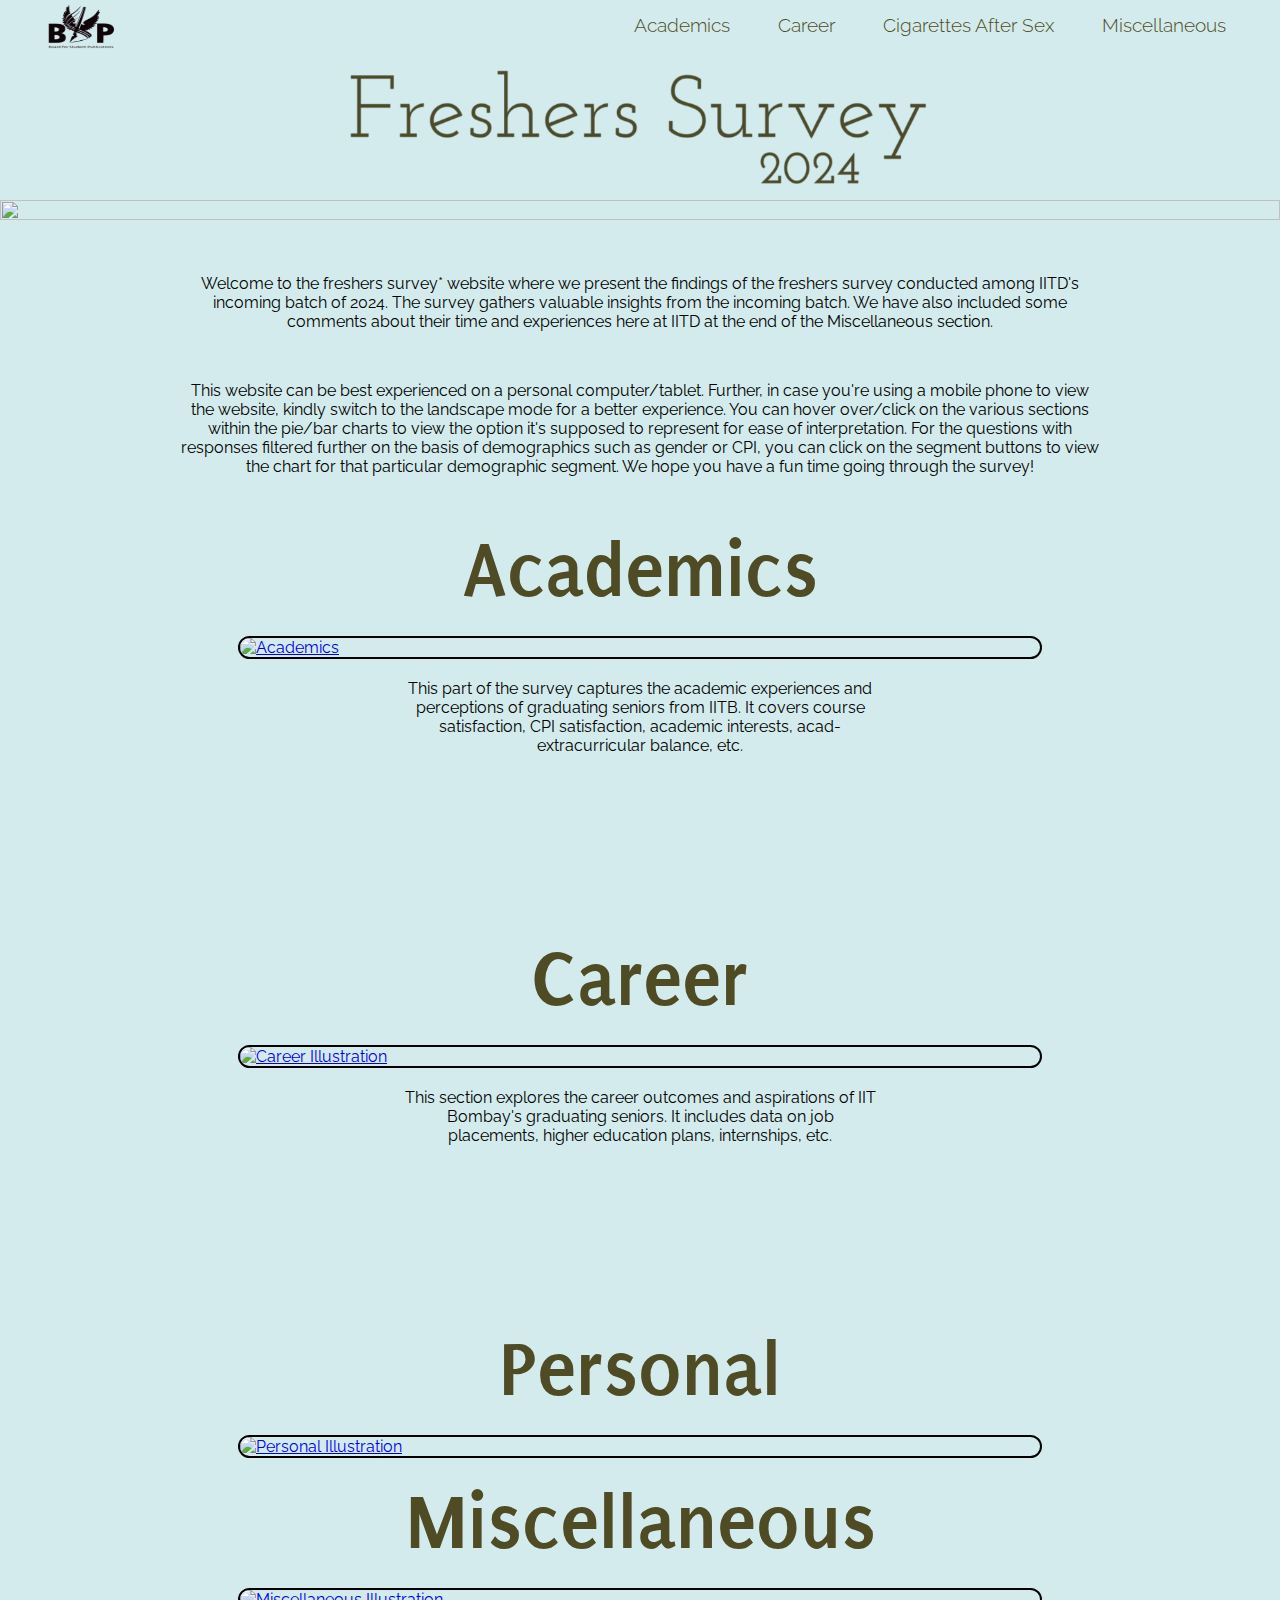
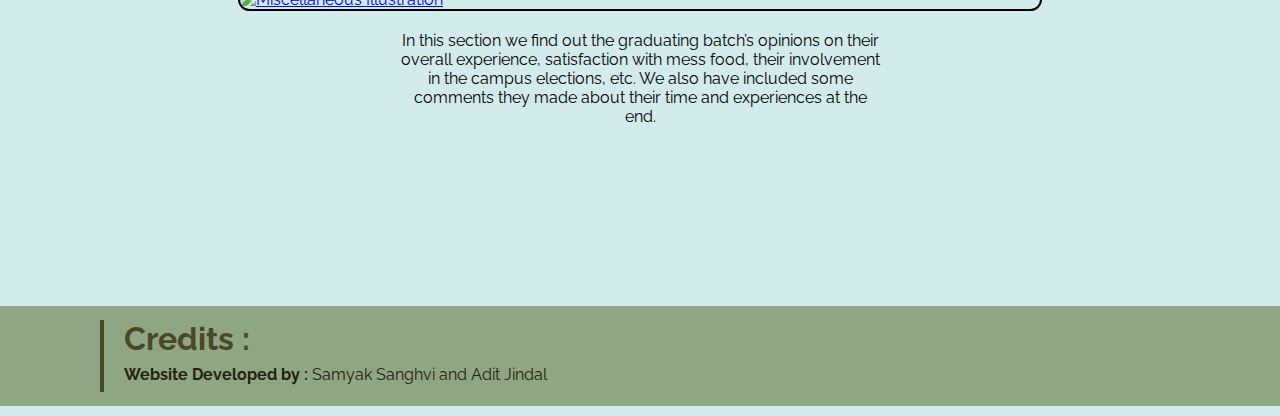
==== commit 39e3d2cb: "Merge branch 'main' of https://github.com/SamyakSS83/senior-survey" ====
--- a/index.html
+++ b/index.html
@@ -4,8 +4,8 @@
     
     <meta charset="UTF-8">
     <meta name="viewport" content="width=device-width, initial-scale=1.0">
-    <meta name="description" content="Explore the comprehensive results of the Senior Survey 2024 conducted by the Insight Club of IIT Bombay. Gain insights into the opinions and experiences of the graduating class.">
-    <meta name="keywords" content="Senior Survey 2024, IIT Bombay, Insight Club, Graduation Survey, Student Opinions, Student Experiences, IITB">
+    <meta name="description" content="Explore the comprehensive results of the Fresher Survey 2024 conducted by the BSP, IIT Delhi. Gain insights into the opinions and experiences of the graduating class.">
+    <meta name="keywords" content="Fresher Survey 2024, IIT Delhi, BSP, Fresher Survey, Student Opinions, Student Experiences, IITD">
     <link rel="stylesheet" href="index.css">
     <title>Freshers Survey 2024</title>
     <link rel="preconnect" href="https://fonts.googleapis.com">
--- a/index.css
+++ b/index.css
@@ -208,7 +208,7 @@
     font-size: 1rem;
     /* padding: 60px 80px; */
     width: 100%;
-    height: 300px;
+    height: 100px;
     background-color: #8FA684;
 }
 
